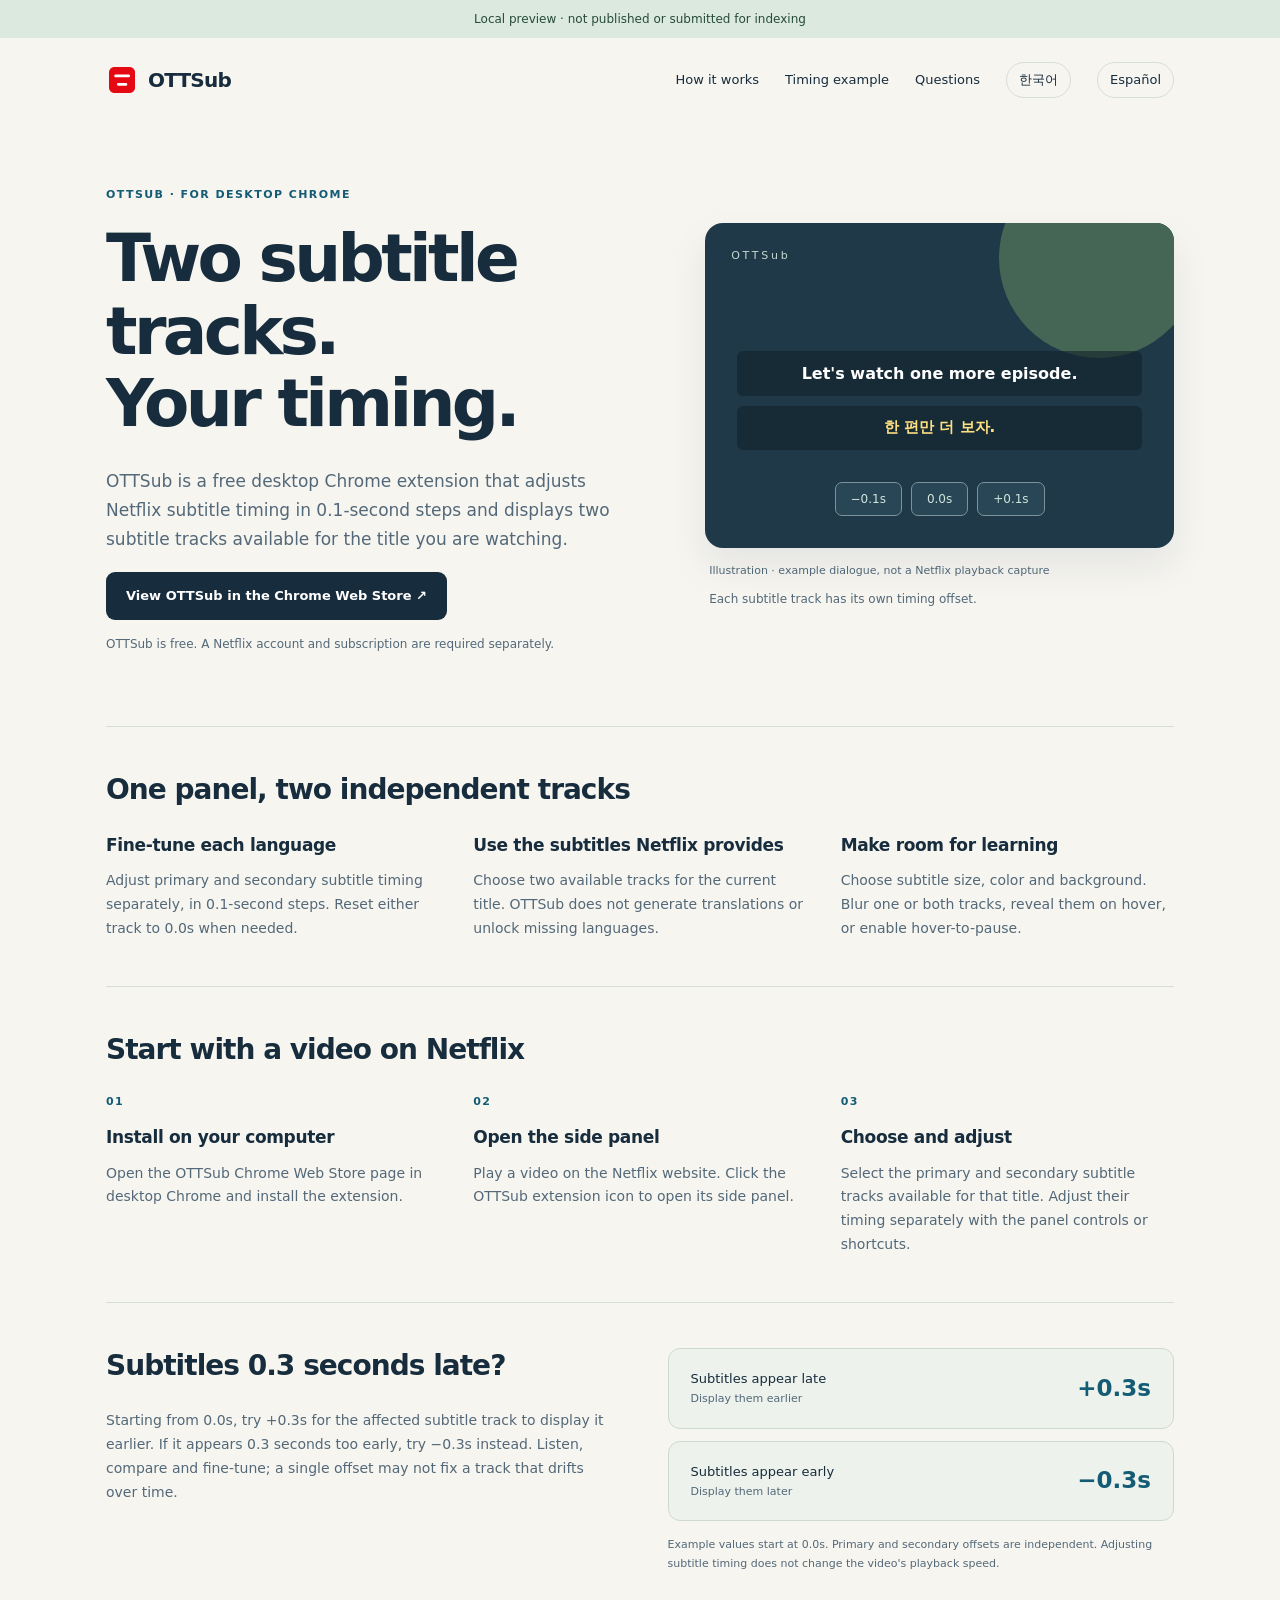
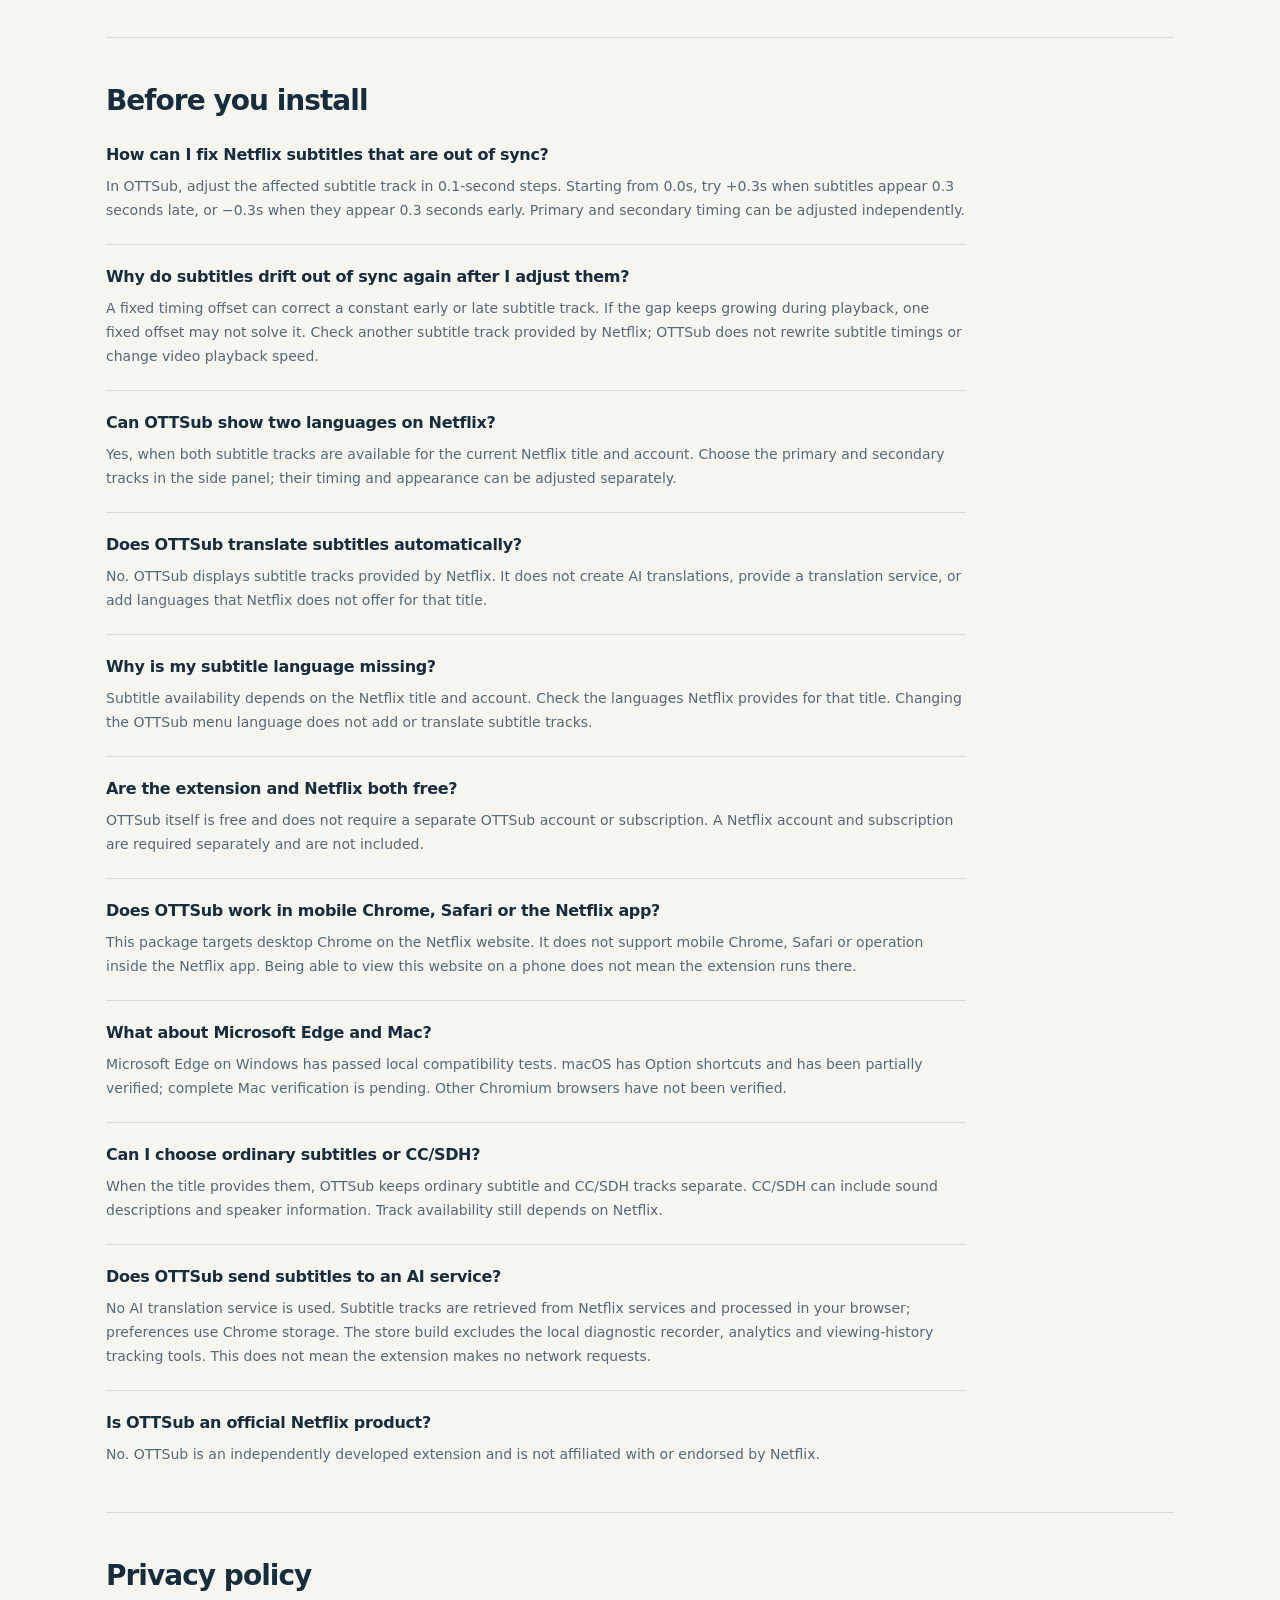
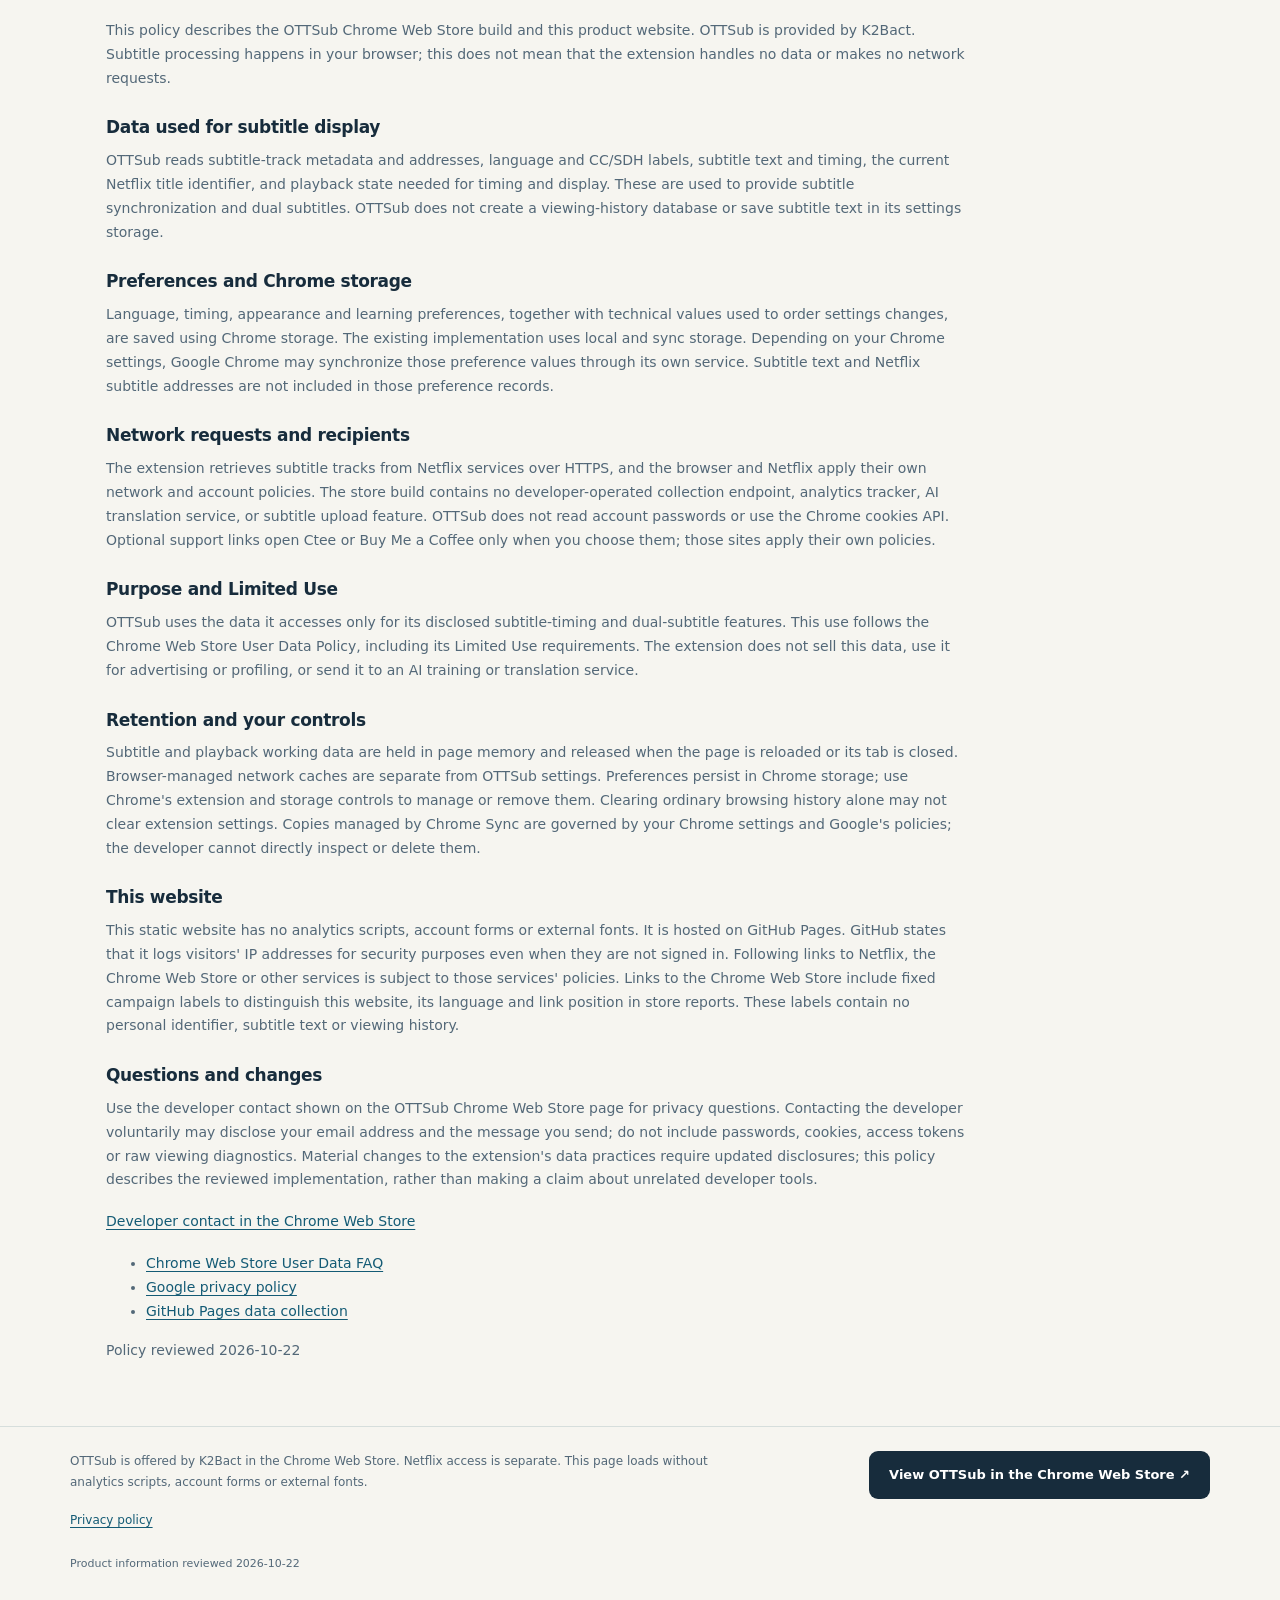
==== store_assets/geo/site/index.html @ b6721828 "Reinitialize OTTSub source with private material excluded Preserve current 1.3.9 development runtime" ====
<!doctype html>
<html lang="en">
<head>
<meta charset="utf-8"><meta name="viewport" content="width=device-width,initial-scale=1">
<title>OTTSub — Netflix subtitle sync and dual subtitles for Chrome</title><meta name="description" content="Adjust Netflix subtitle timing in 0.1-second steps and watch two available subtitle tracks with OTTSub, a free desktop Chrome extension. Netflix subscription required.">
<meta name="robots" content="noindex,nofollow">
<meta property="og:type" content="website"><meta property="og:site_name" content="OTTSub"><meta property="og:title" content="OTTSub — Netflix subtitle sync and dual subtitles for Chrome"><meta property="og:description" content="Adjust Netflix subtitle timing in 0.1-second steps and watch two available subtitle tracks with OTTSub, a free desktop Chrome extension. Netflix subscription required.">

<link rel="icon" href="assets/icon.png"><link rel="stylesheet" href="assets/site.css">
<script type="application/ld+json">{"@context":"https://schema.org","@type":"SoftwareApplication","name":"OTTSub","alternateName":"OTTSub - Subtitle Sync & Dual Subtitles for Netflix","identifier":"hlcahpgeildbabcchpkhemjjgjapbdkd","url":"https://chromewebstore.google.com/detail/ottsub-subtitle-sync-dual/hlcahpgeildbabcchpkhemjjgjapbdkd","sameAs":["https://chromewebstore.google.com/detail/ottsub-subtitle-sync-dual/hlcahpgeildbabcchpkhemjjgjapbdkd"],"applicationCategory":"BrowserApplication","description":"OTTSub is a free desktop Chrome extension that adjusts Netflix subtitle timing in 0.1-second steps and displays two subtitle tracks available for the title you are watching.","inLanguage":"en","softwareRequirements":"OTTSub is free. A Netflix account and subscription are required separately.","isAccessibleForFree":true,"offers":{"@type":"Offer","price":"0","priceCurrency":"USD","url":"https://chromewebstore.google.com/detail/ottsub-subtitle-sync-dual/hlcahpgeildbabcchpkhemjjgjapbdkd"},"featureList":["Adjust primary and secondary subtitle timing separately, in 0.1-second steps. Reset either track to 0.0s when needed.","Choose two available tracks for the current title. OTTSub does not generate translations or unlock missing languages.","Choose subtitle size, color and background. Blur one or both tracks, reveal them on hover, or enable hover-to-pause."]}</script>
</head>
<body>
<a class="skip" href="#main">Skip to content</a>
<p class="preview">Local preview · not published or submitted for indexing</p>
<header class="wrap nav"><a class="brand" href="./"><img src="assets/icon.png" alt="" width="32" height="32">OTTSub</a><nav aria-label="Page navigation" class="nav-links"><a href="#start">How it works</a><a href="#timing">Timing example</a><a href="#questions">Questions</a><a class="language" href="ko/" lang="ko" hreflang="ko">한국어</a><a class="language" href="es/" lang="es" hreflang="es">Español</a></nav></header>
<main id="main" class="wrap">
<div class="hero"><div><p class="eyebrow">OTTSub · for desktop Chrome</p><h1>Two subtitle tracks.
Your timing.</h1><p class="intro">OTTSub is a free desktop Chrome extension that adjusts Netflix subtitle timing in 0.1-second steps and displays two subtitle tracks available for the title you are watching.</p><a class="button" href="https://chromewebstore.google.com/detail/ottsub-subtitle-sync-dual/hlcahpgeildbabcchpkhemjjgjapbdkd?utm_source=ottsub_site&amp;utm_medium=referral&amp;utm_campaign=site_help_20261022_en_hero&amp;utm_content=en_hero">View OTTSub in the Chrome Web Store ↗</a><p class="cost">OTTSub is free. A Netflix account and subscription are required separately.</p></div>
<figure class="demo"><div class="screen"><span class="wordmark" aria-hidden="true">OTTSub</span><p class="subtitle" lang="en">Let&#39;s watch one more episode.</p><p class="subtitle secondary" lang="ko">한 편만 더 보자.</p><div class="timing-chips" aria-hidden="true"><span class="chip">−0.1s</span><span class="chip">0.0s</span><span class="chip">+0.1s</span></div></div><figcaption>Illustration · example dialogue, not a Netflix playback capture</figcaption><p class="demo-note">Each subtitle track has its own timing offset.</p></figure></div>
<section aria-labelledby="features"><h2 id="features">One panel, two independent tracks</h2><div class="features"><article><h3>Fine-tune each language</h3><p>Adjust primary and secondary subtitle timing separately, in 0.1-second steps. Reset either track to 0.0s when needed.</p></article><article><h3>Use the subtitles Netflix provides</h3><p>Choose two available tracks for the current title. OTTSub does not generate translations or unlock missing languages.</p></article><article><h3>Make room for learning</h3><p>Choose subtitle size, color and background. Blur one or both tracks, reveal them on hover, or enable hover-to-pause.</p></article></div></section>
<section id="start" aria-labelledby="steps-title"><h2 id="steps-title">Start with a video on Netflix</h2><ol class="steps"><li><h3>Install on your computer</h3><p>Open the OTTSub Chrome Web Store page in desktop Chrome and install the extension.</p></li><li><h3>Open the side panel</h3><p>Play a video on the Netflix website. Click the OTTSub extension icon to open its side panel.</p></li><li><h3>Choose and adjust</h3><p>Select the primary and secondary subtitle tracks available for that title. Adjust their timing separately with the panel controls or shortcuts.</p></li></ol></section>
<section id="timing" class="example" aria-labelledby="timing-title"><div><h2 id="timing-title">Subtitles 0.3 seconds late?</h2><p>Starting from 0.0s, try +0.3s for the affected subtitle track to display it earlier. If it appears 0.3 seconds too early, try −0.3s instead. Listen, compare and fine-tune; a single offset may not fix a track that drifts over time.</p></div><div><div class="offsets"><div class="offset-row"><span>Subtitles appear late</span><strong>+0.3s</strong><small>Display them earlier</small></div><div class="offset-row"><span>Subtitles appear early</span><strong>−0.3s</strong><small>Display them later</small></div></div><p class="fine-print">Example values start at 0.0s. Primary and secondary offsets are independent. Adjusting subtitle timing does not change the video&#39;s playback speed.</p></div></section>
<section id="questions" aria-labelledby="faq-title"><h2 id="faq-title">Before you install</h2><div class="faq"><article><h3>How can I fix Netflix subtitles that are out of sync?</h3><p>In OTTSub, adjust the affected subtitle track in 0.1-second steps. Starting from 0.0s, try +0.3s when subtitles appear 0.3 seconds late, or −0.3s when they appear 0.3 seconds early. Primary and secondary timing can be adjusted independently.</p></article><article><h3>Why do subtitles drift out of sync again after I adjust them?</h3><p>A fixed timing offset can correct a constant early or late subtitle track. If the gap keeps growing during playback, one fixed offset may not solve it. Check another subtitle track provided by Netflix; OTTSub does not rewrite subtitle timings or change video playback speed.</p></article><article><h3>Can OTTSub show two languages on Netflix?</h3><p>Yes, when both subtitle tracks are available for the current Netflix title and account. Choose the primary and secondary tracks in the side panel; their timing and appearance can be adjusted separately.</p></article><article><h3>Does OTTSub translate subtitles automatically?</h3><p>No. OTTSub displays subtitle tracks provided by Netflix. It does not create AI translations, provide a translation service, or add languages that Netflix does not offer for that title.</p></article><article><h3>Why is my subtitle language missing?</h3><p>Subtitle availability depends on the Netflix title and account. Check the languages Netflix provides for that title. Changing the OTTSub menu language does not add or translate subtitle tracks.</p></article><article><h3>Are the extension and Netflix both free?</h3><p>OTTSub itself is free and does not require a separate OTTSub account or subscription. A Netflix account and subscription are required separately and are not included.</p></article><article><h3>Does OTTSub work in mobile Chrome, Safari or the Netflix app?</h3><p>This package targets desktop Chrome on the Netflix website. It does not support mobile Chrome, Safari or operation inside the Netflix app. Being able to view this website on a phone does not mean the extension runs there.</p></article><article><h3>What about Microsoft Edge and Mac?</h3><p>Microsoft Edge on Windows has passed local compatibility tests. macOS has Option shortcuts and has been partially verified; complete Mac verification is pending. Other Chromium browsers have not been verified.</p></article><article><h3>Can I choose ordinary subtitles or CC/SDH?</h3><p>When the title provides them, OTTSub keeps ordinary subtitle and CC/SDH tracks separate. CC/SDH can include sound descriptions and speaker information. Track availability still depends on Netflix.</p></article><article><h3>Does OTTSub send subtitles to an AI service?</h3><p>No AI translation service is used. Subtitle tracks are retrieved from Netflix services and processed in your browser; preferences use Chrome storage. The store build excludes the local diagnostic recorder, analytics and viewing-history tracking tools. This does not mean the extension makes no network requests.</p></article><article><h3>Is OTTSub an official Netflix product?</h3><p>No. OTTSub is an independently developed extension and is not affiliated with or endorsed by Netflix.</p></article></div></section>
<section id="privacy" class="privacy" aria-labelledby="privacy-title"><h2 id="privacy-title">Privacy policy</h2><div class="policy-body"><p>This policy describes the OTTSub Chrome Web Store build and this product website. OTTSub is provided by K2Bact. Subtitle processing happens in your browser; this does not mean that the extension handles no data or makes no network requests.</p><article><h3>Data used for subtitle display</h3><p>OTTSub reads subtitle-track metadata and addresses, language and CC/SDH labels, subtitle text and timing, the current Netflix title identifier, and playback state needed for timing and display. These are used to provide subtitle synchronization and dual subtitles. OTTSub does not create a viewing-history database or save subtitle text in its settings storage.</p></article><article><h3>Preferences and Chrome storage</h3><p>Language, timing, appearance and learning preferences, together with technical values used to order settings changes, are saved using Chrome storage. The existing implementation uses local and sync storage. Depending on your Chrome settings, Google Chrome may synchronize those preference values through its own service. Subtitle text and Netflix subtitle addresses are not included in those preference records.</p></article><article><h3>Network requests and recipients</h3><p>The extension retrieves subtitle tracks from Netflix services over HTTPS, and the browser and Netflix apply their own network and account policies. The store build contains no developer-operated collection endpoint, analytics tracker, AI translation service, or subtitle upload feature. OTTSub does not read account passwords or use the Chrome cookies API. Optional support links open Ctee or Buy Me a Coffee only when you choose them; those sites apply their own policies.</p></article><article><h3>Purpose and Limited Use</h3><p>OTTSub uses the data it accesses only for its disclosed subtitle-timing and dual-subtitle features. This use follows the Chrome Web Store User Data Policy, including its Limited Use requirements. The extension does not sell this data, use it for advertising or profiling, or send it to an AI training or translation service.</p></article><article><h3>Retention and your controls</h3><p>Subtitle and playback working data are held in page memory and released when the page is reloaded or its tab is closed. Browser-managed network caches are separate from OTTSub settings. Preferences persist in Chrome storage; use Chrome&#39;s extension and storage controls to manage or remove them. Clearing ordinary browsing history alone may not clear extension settings. Copies managed by Chrome Sync are governed by your Chrome settings and Google&#39;s policies; the developer cannot directly inspect or delete them.</p></article><article><h3>This website</h3><p>This static website has no analytics scripts, account forms or external fonts. It is hosted on GitHub Pages. GitHub states that it logs visitors&#39; IP addresses for security purposes even when they are not signed in. Following links to Netflix, the Chrome Web Store or other services is subject to those services&#39; policies. Links to the Chrome Web Store include fixed campaign labels to distinguish this website, its language and link position in store reports. These labels contain no personal identifier, subtitle text or viewing history.</p></article><article><h3>Questions and changes</h3><p>Use the developer contact shown on the OTTSub Chrome Web Store page for privacy questions. Contacting the developer voluntarily may disclose your email address and the message you send; do not include passwords, cookies, access tokens or raw viewing diagnostics. Material changes to the extension&#39;s data practices require updated disclosures; this policy describes the reviewed implementation, rather than making a claim about unrelated developer tools.</p></article><p><a href="https://chromewebstore.google.com/detail/ottsub-subtitle-sync-dual/hlcahpgeildbabcchpkhemjjgjapbdkd?utm_source=ottsub_site&amp;utm_medium=referral&amp;utm_campaign=site_help_20261022_en_privacy&amp;utm_content=en_privacy">Developer contact in the Chrome Web Store</a></p><ul><li><a href="https://developer.chrome.com/docs/webstore/program-policies/user-data-faq">Chrome Web Store User Data FAQ</a></li><li><a href="https://policies.google.com/privacy">Google privacy policy</a></li><li><a href="https://docs.github.com/en/pages/getting-started-with-github-pages/what-is-github-pages#data-collection">GitHub Pages data collection</a></li></ul><p class="reviewed">Policy reviewed <time datetime="2026-10-22">2026-10-22</time></p></div></section>
</main><footer><div class="wrap closing"><div><p>OTTSub is offered by K2Bact in the Chrome Web Store. Netflix access is separate. This page loads without analytics scripts, account forms or external fonts.</p><p><a href="#privacy">Privacy policy</a></p><span class="reviewed">Product information reviewed <time datetime="2026-10-22">2026-10-22</time></span></div><a class="button" href="https://chromewebstore.google.com/detail/ottsub-subtitle-sync-dual/hlcahpgeildbabcchpkhemjjgjapbdkd?utm_source=ottsub_site&amp;utm_medium=referral&amp;utm_campaign=site_help_20261022_en_footer&amp;utm_content=en_footer">View OTTSub in the Chrome Web Store ↗</a></div></footer>
</body></html>
---- store_assets/geo/site/assets/site.css ----
:root{color-scheme:light;--paper:#f6f5f0;--ink:#172c3c;--muted:#536878;--line:#d6dedc;--blue:#145b75;--mint:#dce9df;--white:#fff;--radius:18px;font-family:Inter,ui-sans-serif,system-ui,-apple-system,BlinkMacSystemFont,"Segoe UI","Malgun Gothic",sans-serif}
*{box-sizing:border-box}html{scroll-behavior:smooth;scroll-padding-top:24px}body{margin:0;background:var(--paper);color:var(--ink);line-height:1.7}a{color:var(--blue);text-underline-offset:.22em}a:hover{text-decoration-thickness:2px}a:focus-visible{outline:3px solid #b06a21;outline-offset:5px;border-radius:3px}.skip{position:absolute;top:-100px;left:20px;padding:10px;background:var(--white);z-index:10}.skip:focus{top:10px}.wrap{max-width:1140px;margin:auto;padding:0 36px}.preview{margin:0;background:var(--mint);text-align:center;padding:9px 20px;font-size:12px;color:#264b3b}.nav{display:flex;align-items:center;justify-content:space-between;gap:24px;padding-top:24px;padding-bottom:24px}.brand{display:inline-flex;align-items:center;gap:10px;color:var(--ink);font-size:20px;font-weight:800;text-decoration:none;letter-spacing:-.04em}.brand img{width:32px;height:32px}.nav-links{display:flex;align-items:center;gap:26px;font-size:13px}.nav-links a{text-decoration:none;color:var(--ink)}.language{border:1px solid var(--line);padding:6px 12px;border-radius:99px;white-space:nowrap}.hero{display:grid;grid-template-columns:1.15fr 1fr;align-items:center;gap:60px;padding:64px 0 72px}.eyebrow{text-transform:uppercase;letter-spacing:.13em;font-size:11px;font-weight:800;color:var(--blue);margin:0 0 18px}h1{font-size:clamp(42px,5.2vw,66px);font-weight:650;letter-spacing:-.055em;line-height:1.1;margin:0 0 26px;white-space:pre-line}p{margin:0 0 18px}.intro{font-size:17px;color:var(--muted);max-width:560px}.button{display:inline-block;background:var(--ink);color:#fff;text-decoration:none;border-radius:9px;padding:13px 20px;font-size:13px;font-weight:650}.button:hover{background:var(--blue)}.cost{color:var(--muted);font-size:12px;margin:14px 0 0;max-width:470px}.demo{margin:0}.screen{border-radius:var(--radius);background:#203948;min-height:325px;overflow:hidden;box-shadow:0 18px 38px #172c3c14;display:flex;flex-direction:column;justify-content:flex-end;padding:32px;position:relative}.screen:before{content:"";position:absolute;width:200px;height:200px;border-radius:100%;background:#456655;top:-65px;right:-25px}.screen .wordmark{position:absolute;top:24px;left:26px;font-size:11px;letter-spacing:.25em;color:#c6d7d2}.subtitle{position:relative;text-align:center;margin:0 0 10px;padding:9px 10px;border-radius:6px;background:#12222c9e;color:#fff;font-weight:600;font-size:16px}.subtitle.secondary{color:#ffe082;font-size:15px}.timing-chips{display:flex;justify-content:center;gap:9px;position:relative;margin-top:22px}.chip{border:1px solid #7c939b;background:#284655;color:#d1e4dc;border-radius:7px;font-size:12px;padding:6px 15px;font-variant-numeric:tabular-nums}.demo figcaption{font-size:11px;color:var(--muted);margin:14px 4px 0}.demo-note{font-size:12px;margin:8px 4px;color:var(--muted)}section{border-top:1px solid var(--line);padding:45px 0}h2{font-size:28px;letter-spacing:-.035em;line-height:1.3;font-weight:650;margin:0 0 25px}h3{font-size:17px;line-height:1.4;margin:0 0 12px;letter-spacing:-.02em}.features{display:grid;grid-template-columns:repeat(3,1fr);gap:34px}.features p,.steps p{font-size:14px;color:var(--muted);margin-bottom:0}.steps{list-style:none;padding:0;margin:0;display:grid;grid-template-columns:repeat(3,1fr);gap:34px;counter-reset:step}.steps li{counter-increment:step}.steps li:before{content:"0" counter(step);color:var(--blue);font-size:11px;font-weight:800;display:block;margin-bottom:14px;letter-spacing:.12em}.example{display:grid;grid-template-columns:1fr 1fr;gap:55px;align-items:start}.example p{font-size:14px;color:var(--muted)}.offsets{display:grid;gap:12px}.offset-row{display:grid;grid-template-columns:1fr auto;gap:0 18px;padding:19px 22px;border:1px solid #ccd9d1;border-radius:12px;background:#edf2ec;font-size:13px}.offset-row strong{font-size:23px;color:var(--blue);grid-column:2;grid-row:1/3;align-self:center;font-variant-numeric:tabular-nums}.offset-row small{font-size:11px;color:var(--muted)}.example .fine-print{font-size:11px;margin-top:15px}.faq{max-width:860px}.faq article{padding:21px 0;border-bottom:1px solid var(--line)}.faq article:first-child{padding-top:0}.faq article:last-child{border-bottom:0;padding-bottom:0}.faq h3{font-size:16px;margin-bottom:9px}.faq p{font-size:14px;color:var(--muted);margin-bottom:0}.closing{padding:24px 0 48px;display:flex;justify-content:space-between;gap:30px;align-items:start}.closing p{font-size:12px;color:var(--muted);max-width:670px}.reviewed{font-size:11px;color:var(--muted)}footer{border-top:1px solid var(--line)}
@media(max-width:800px){.wrap{padding:0 24px}.nav-links{gap:16px}.nav-links a:not(.language){display:none}.hero{grid-template-columns:1fr;gap:35px;padding:38px 0 42px;max-width:650px}.intro{max-width:100%}.screen{min-height:280px}.features,.steps{grid-template-columns:1fr;gap:28px}.example{grid-template-columns:1fr;gap:18px}.closing{display:block}.closing .button{margin-top:8px}h2{font-size:25px}}
@media(prefers-reduced-motion:reduce){html{scroll-behavior:auto}}
.policy-body{max-width:860px;overflow-wrap:anywhere}.policy-body p,.policy-body li{font-size:14px;color:var(--muted)}.policy-body article{margin-top:26px}.policy-body h3{margin-bottom:9px}.policy-body a{color:var(--blue)}

/* Multiple language links wrap as a group on narrow screens. */
.nav,.nav-links{flex-wrap:wrap}.nav-links{row-gap:10px}
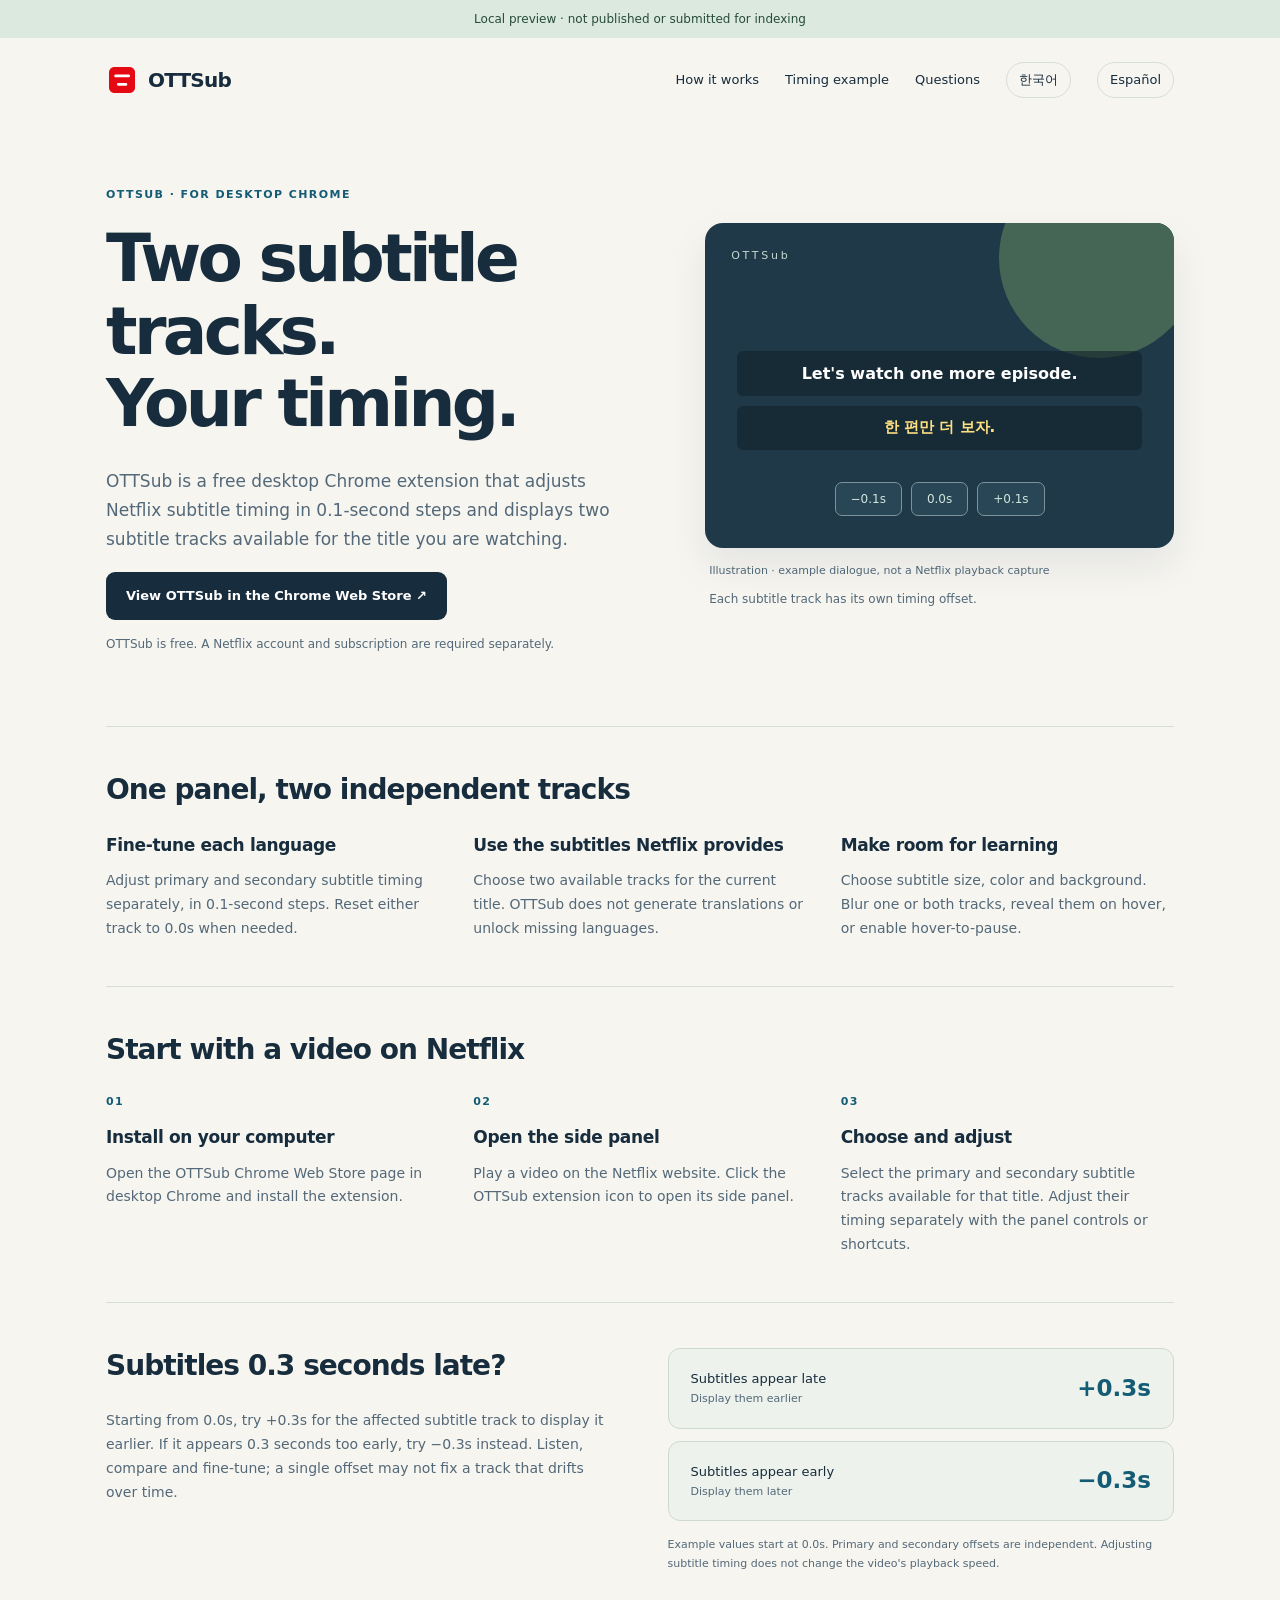
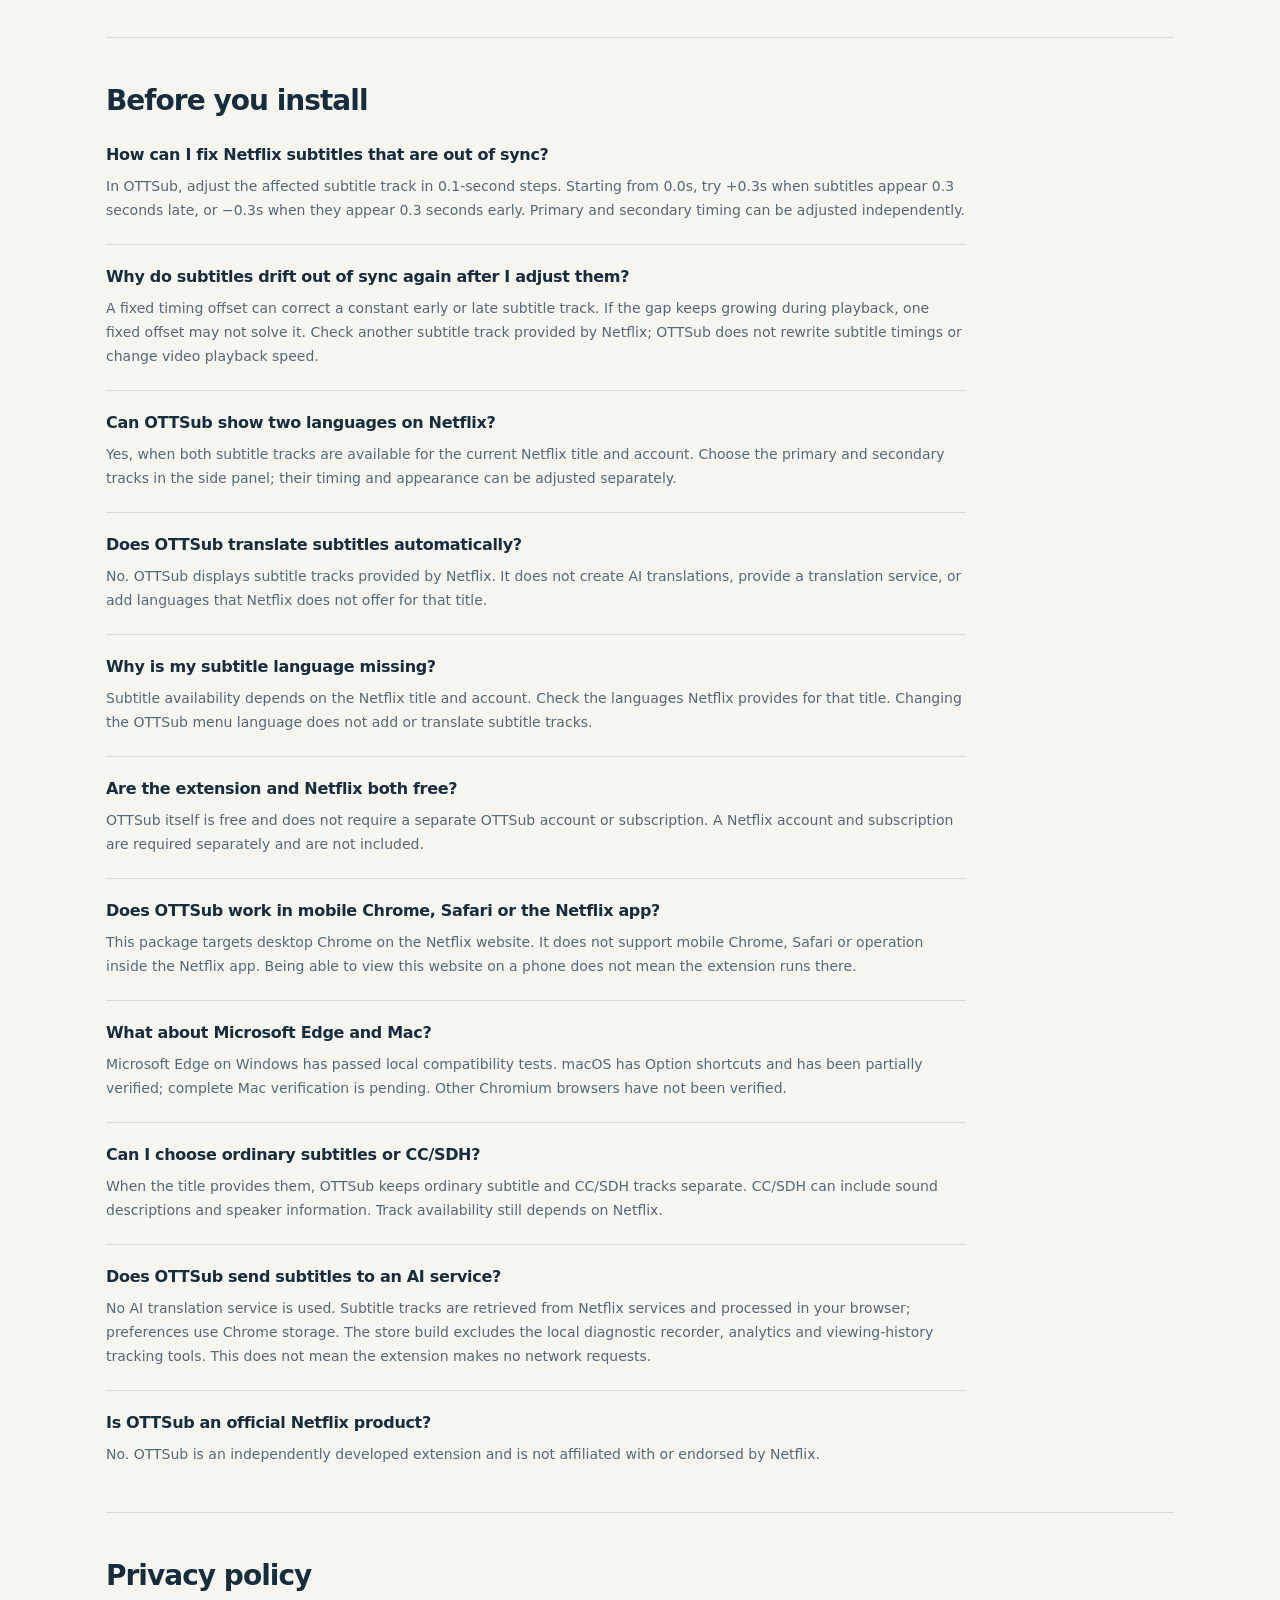
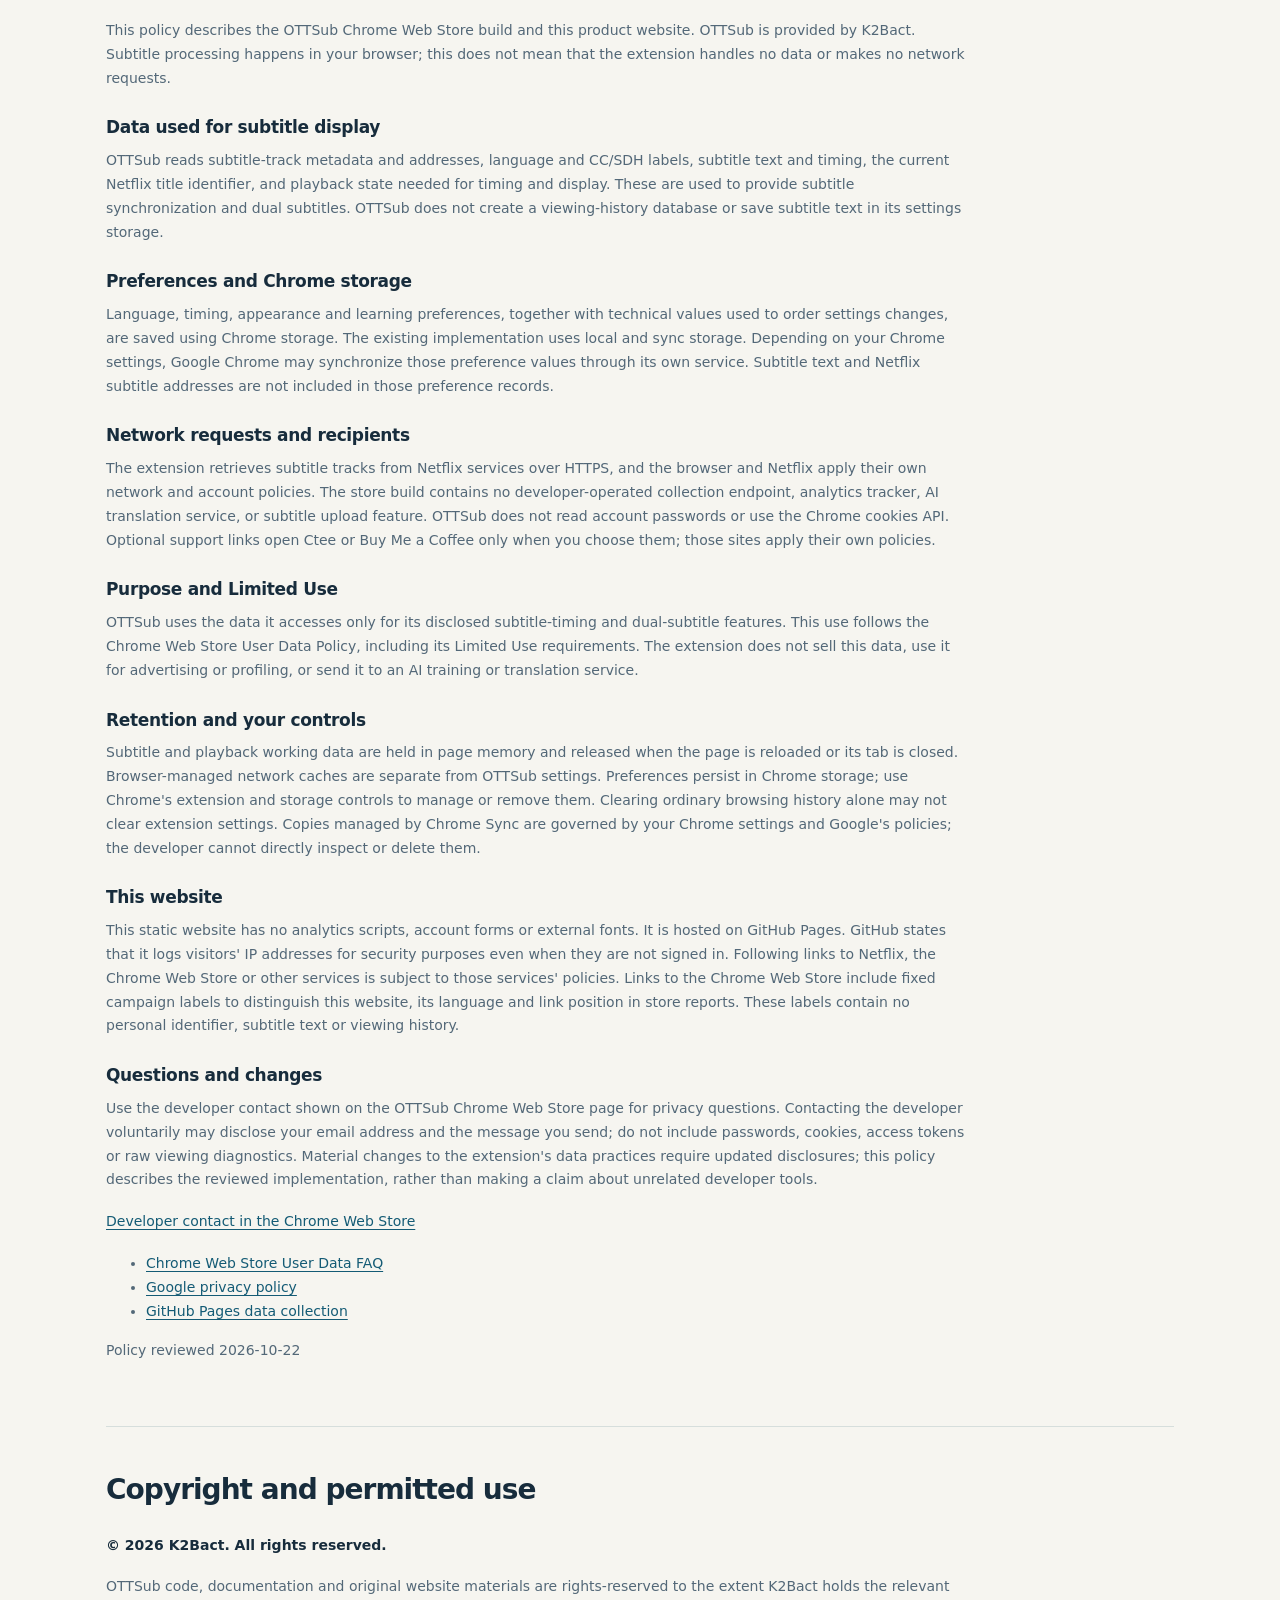
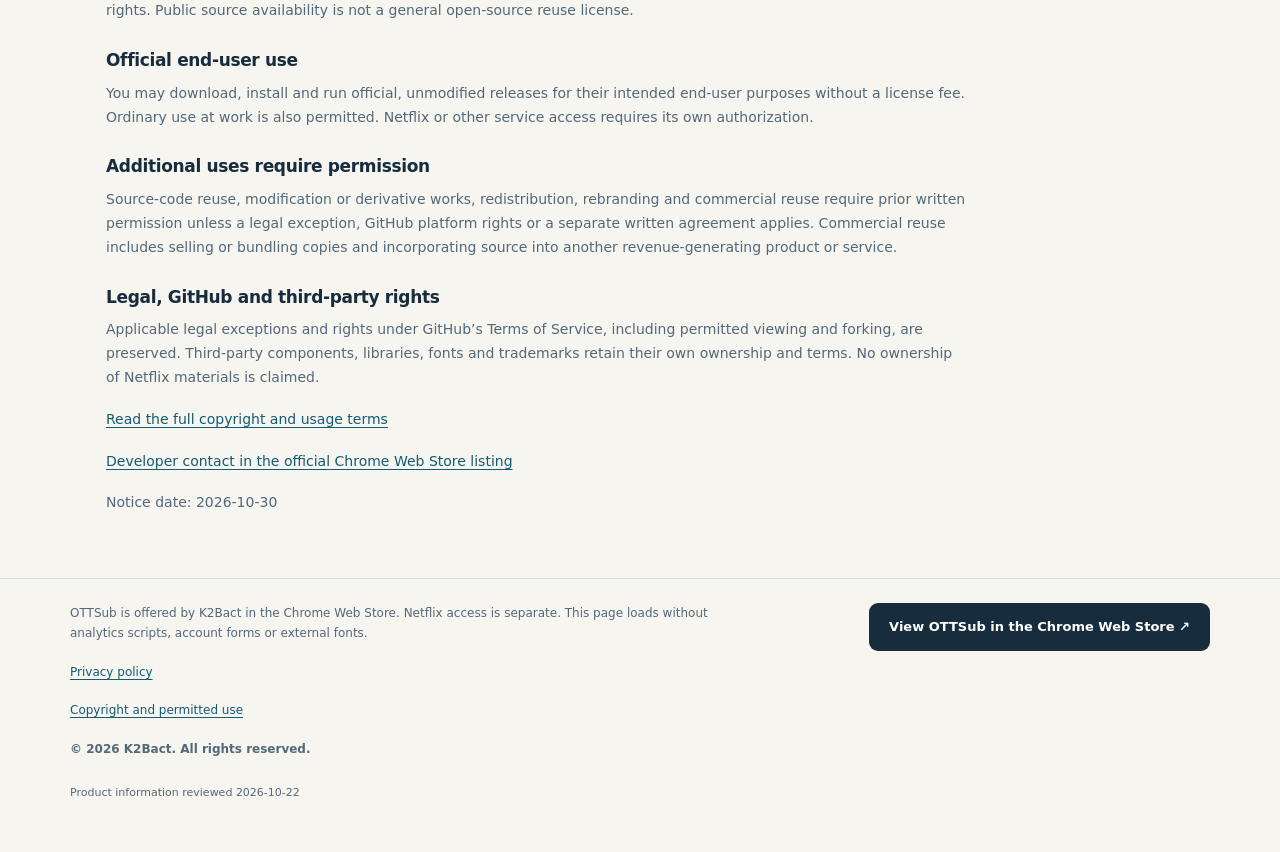
==== commit fca99988: "Reserve OTTSub rights and publish clear end-user usage terms" ====
--- a/store_assets/geo/site/index.html
+++ b/store_assets/geo/site/index.html
@@ -7,7 +7,7 @@
 <meta property="og:type" content="website"><meta property="og:site_name" content="OTTSub"><meta property="og:title" content="OTTSub — Netflix subtitle sync and dual subtitles for Chrome"><meta property="og:description" content="Adjust Netflix subtitle timing in 0.1-second steps and watch two available subtitle tracks with OTTSub, a free desktop Chrome extension. Netflix subscription required.">
 
 <link rel="icon" href="assets/icon.png"><link rel="stylesheet" href="assets/site.css">
-<script type="application/ld+json">{"@context":"https://schema.org","@type":"SoftwareApplication","name":"OTTSub","alternateName":"OTTSub - Subtitle Sync & Dual Subtitles for Netflix","identifier":"hlcahpgeildbabcchpkhemjjgjapbdkd","url":"https://chromewebstore.google.com/detail/ottsub-subtitle-sync-dual/hlcahpgeildbabcchpkhemjjgjapbdkd","sameAs":["https://chromewebstore.google.com/detail/ottsub-subtitle-sync-dual/hlcahpgeildbabcchpkhemjjgjapbdkd"],"applicationCategory":"BrowserApplication","description":"OTTSub is a free desktop Chrome extension that adjusts Netflix subtitle timing in 0.1-second steps and displays two subtitle tracks available for the title you are watching.","inLanguage":"en","softwareRequirements":"OTTSub is free. A Netflix account and subscription are required separately.","isAccessibleForFree":true,"offers":{"@type":"Offer","price":"0","priceCurrency":"USD","url":"https://chromewebstore.google.com/detail/ottsub-subtitle-sync-dual/hlcahpgeildbabcchpkhemjjgjapbdkd"},"featureList":["Adjust primary and secondary subtitle timing separately, in 0.1-second steps. Reset either track to 0.0s when needed.","Choose two available tracks for the current title. OTTSub does not generate translations or unlock missing languages.","Choose subtitle size, color and background. Blur one or both tracks, reveal them on hover, or enable hover-to-pause."]}</script>
+<script type="application/ld+json">{"@context":"https://schema.org","@type":"SoftwareApplication","name":"OTTSub","alternateName":"OTTSub - Subtitle Sync & Dual Subtitles for Netflix","identifier":"hlcahpgeildbabcchpkhemjjgjapbdkd","url":"https://chromewebstore.google.com/detail/ottsub-subtitle-sync-dual/hlcahpgeildbabcchpkhemjjgjapbdkd","sameAs":["https://chromewebstore.google.com/detail/ottsub-subtitle-sync-dual/hlcahpgeildbabcchpkhemjjgjapbdkd"],"applicationCategory":"BrowserApplication","description":"OTTSub is a free desktop Chrome extension that adjusts Netflix subtitle timing in 0.1-second steps and displays two subtitle tracks available for the title you are watching.","inLanguage":"en","softwareRequirements":"OTTSub is free. A Netflix account and subscription are required separately.","isAccessibleForFree":true,"offers":{"@type":"Offer","price":"0","priceCurrency":"USD","url":"https://chromewebstore.google.com/detail/ottsub-subtitle-sync-dual/hlcahpgeildbabcchpkhemjjgjapbdkd"},"featureList":["Adjust primary and secondary subtitle timing separately, in 0.1-second steps. Reset either track to 0.0s when needed.","Choose two available tracks for the current title. OTTSub does not generate translations or unlock missing languages.","Choose subtitle size, color and background. Blur one or both tracks, reveal them on hover, or enable hover-to-pause."],"copyrightNotice":"Copyright (c) 2026 K2Bact. All rights reserved.","copyrightYear":2026}</script>
 </head>
 <body>
 <a class="skip" href="#main">Skip to content</a>
@@ -22,5 +22,6 @@
 <section id="timing" class="example" aria-labelledby="timing-title"><div><h2 id="timing-title">Subtitles 0.3 seconds late?</h2><p>Starting from 0.0s, try +0.3s for the affected subtitle track to display it earlier. If it appears 0.3 seconds too early, try −0.3s instead. Listen, compare and fine-tune; a single offset may not fix a track that drifts over time.</p></div><div><div class="offsets"><div class="offset-row"><span>Subtitles appear late</span><strong>+0.3s</strong><small>Display them earlier</small></div><div class="offset-row"><span>Subtitles appear early</span><strong>−0.3s</strong><small>Display them later</small></div></div><p class="fine-print">Example values start at 0.0s. Primary and secondary offsets are independent. Adjusting subtitle timing does not change the video&#39;s playback speed.</p></div></section>
 <section id="questions" aria-labelledby="faq-title"><h2 id="faq-title">Before you install</h2><div class="faq"><article><h3>How can I fix Netflix subtitles that are out of sync?</h3><p>In OTTSub, adjust the affected subtitle track in 0.1-second steps. Starting from 0.0s, try +0.3s when subtitles appear 0.3 seconds late, or −0.3s when they appear 0.3 seconds early. Primary and secondary timing can be adjusted independently.</p></article><article><h3>Why do subtitles drift out of sync again after I adjust them?</h3><p>A fixed timing offset can correct a constant early or late subtitle track. If the gap keeps growing during playback, one fixed offset may not solve it. Check another subtitle track provided by Netflix; OTTSub does not rewrite subtitle timings or change video playback speed.</p></article><article><h3>Can OTTSub show two languages on Netflix?</h3><p>Yes, when both subtitle tracks are available for the current Netflix title and account. Choose the primary and secondary tracks in the side panel; their timing and appearance can be adjusted separately.</p></article><article><h3>Does OTTSub translate subtitles automatically?</h3><p>No. OTTSub displays subtitle tracks provided by Netflix. It does not create AI translations, provide a translation service, or add languages that Netflix does not offer for that title.</p></article><article><h3>Why is my subtitle language missing?</h3><p>Subtitle availability depends on the Netflix title and account. Check the languages Netflix provides for that title. Changing the OTTSub menu language does not add or translate subtitle tracks.</p></article><article><h3>Are the extension and Netflix both free?</h3><p>OTTSub itself is free and does not require a separate OTTSub account or subscription. A Netflix account and subscription are required separately and are not included.</p></article><article><h3>Does OTTSub work in mobile Chrome, Safari or the Netflix app?</h3><p>This package targets desktop Chrome on the Netflix website. It does not support mobile Chrome, Safari or operation inside the Netflix app. Being able to view this website on a phone does not mean the extension runs there.</p></article><article><h3>What about Microsoft Edge and Mac?</h3><p>Microsoft Edge on Windows has passed local compatibility tests. macOS has Option shortcuts and has been partially verified; complete Mac verification is pending. Other Chromium browsers have not been verified.</p></article><article><h3>Can I choose ordinary subtitles or CC/SDH?</h3><p>When the title provides them, OTTSub keeps ordinary subtitle and CC/SDH tracks separate. CC/SDH can include sound descriptions and speaker information. Track availability still depends on Netflix.</p></article><article><h3>Does OTTSub send subtitles to an AI service?</h3><p>No AI translation service is used. Subtitle tracks are retrieved from Netflix services and processed in your browser; preferences use Chrome storage. The store build excludes the local diagnostic recorder, analytics and viewing-history tracking tools. This does not mean the extension makes no network requests.</p></article><article><h3>Is OTTSub an official Netflix product?</h3><p>No. OTTSub is an independently developed extension and is not affiliated with or endorsed by Netflix.</p></article></div></section>
 <section id="privacy" class="privacy" aria-labelledby="privacy-title"><h2 id="privacy-title">Privacy policy</h2><div class="policy-body"><p>This policy describes the OTTSub Chrome Web Store build and this product website. OTTSub is provided by K2Bact. Subtitle processing happens in your browser; this does not mean that the extension handles no data or makes no network requests.</p><article><h3>Data used for subtitle display</h3><p>OTTSub reads subtitle-track metadata and addresses, language and CC/SDH labels, subtitle text and timing, the current Netflix title identifier, and playback state needed for timing and display. These are used to provide subtitle synchronization and dual subtitles. OTTSub does not create a viewing-history database or save subtitle text in its settings storage.</p></article><article><h3>Preferences and Chrome storage</h3><p>Language, timing, appearance and learning preferences, together with technical values used to order settings changes, are saved using Chrome storage. The existing implementation uses local and sync storage. Depending on your Chrome settings, Google Chrome may synchronize those preference values through its own service. Subtitle text and Netflix subtitle addresses are not included in those preference records.</p></article><article><h3>Network requests and recipients</h3><p>The extension retrieves subtitle tracks from Netflix services over HTTPS, and the browser and Netflix apply their own network and account policies. The store build contains no developer-operated collection endpoint, analytics tracker, AI translation service, or subtitle upload feature. OTTSub does not read account passwords or use the Chrome cookies API. Optional support links open Ctee or Buy Me a Coffee only when you choose them; those sites apply their own policies.</p></article><article><h3>Purpose and Limited Use</h3><p>OTTSub uses the data it accesses only for its disclosed subtitle-timing and dual-subtitle features. This use follows the Chrome Web Store User Data Policy, including its Limited Use requirements. The extension does not sell this data, use it for advertising or profiling, or send it to an AI training or translation service.</p></article><article><h3>Retention and your controls</h3><p>Subtitle and playback working data are held in page memory and released when the page is reloaded or its tab is closed. Browser-managed network caches are separate from OTTSub settings. Preferences persist in Chrome storage; use Chrome&#39;s extension and storage controls to manage or remove them. Clearing ordinary browsing history alone may not clear extension settings. Copies managed by Chrome Sync are governed by your Chrome settings and Google&#39;s policies; the developer cannot directly inspect or delete them.</p></article><article><h3>This website</h3><p>This static website has no analytics scripts, account forms or external fonts. It is hosted on GitHub Pages. GitHub states that it logs visitors&#39; IP addresses for security purposes even when they are not signed in. Following links to Netflix, the Chrome Web Store or other services is subject to those services&#39; policies. Links to the Chrome Web Store include fixed campaign labels to distinguish this website, its language and link position in store reports. These labels contain no personal identifier, subtitle text or viewing history.</p></article><article><h3>Questions and changes</h3><p>Use the developer contact shown on the OTTSub Chrome Web Store page for privacy questions. Contacting the developer voluntarily may disclose your email address and the message you send; do not include passwords, cookies, access tokens or raw viewing diagnostics. Material changes to the extension&#39;s data practices require updated disclosures; this policy describes the reviewed implementation, rather than making a claim about unrelated developer tools.</p></article><p><a href="https://chromewebstore.google.com/detail/ottsub-subtitle-sync-dual/hlcahpgeildbabcchpkhemjjgjapbdkd?utm_source=ottsub_site&amp;utm_medium=referral&amp;utm_campaign=site_help_20261022_en_privacy&amp;utm_content=en_privacy">Developer contact in the Chrome Web Store</a></p><ul><li><a href="https://developer.chrome.com/docs/webstore/program-policies/user-data-faq">Chrome Web Store User Data FAQ</a></li><li><a href="https://policies.google.com/privacy">Google privacy policy</a></li><li><a href="https://docs.github.com/en/pages/getting-started-with-github-pages/what-is-github-pages#data-collection">GitHub Pages data collection</a></li></ul><p class="reviewed">Policy reviewed <time datetime="2026-10-22">2026-10-22</time></p></div></section>
-</main><footer><div class="wrap closing"><div><p>OTTSub is offered by K2Bact in the Chrome Web Store. Netflix access is separate. This page loads without analytics scripts, account forms or external fonts.</p><p><a href="#privacy">Privacy policy</a></p><span class="reviewed">Product information reviewed <time datetime="2026-10-22">2026-10-22</time></span></div><a class="button" href="https://chromewebstore.google.com/detail/ottsub-subtitle-sync-dual/hlcahpgeildbabcchpkhemjjgjapbdkd?utm_source=ottsub_site&amp;utm_medium=referral&amp;utm_campaign=site_help_20261022_en_footer&amp;utm_content=en_footer">View OTTSub in the Chrome Web Store ↗</a></div></footer>
+<section id="terms" class="rights" aria-labelledby="rights-title"><h2 id="rights-title">Copyright and permitted use</h2><div class="policy-body"><p class="copyright">© 2026 K2Bact. All rights reserved.</p><p>OTTSub code, documentation and original website materials are rights-reserved to the extent K2Bact holds the relevant rights. Public source availability is not a general open-source reuse license.</p><article><h3>Official end-user use</h3><p>You may download, install and run official, unmodified releases for their intended end-user purposes without a license fee. Ordinary use at work is also permitted. Netflix or other service access requires its own authorization.</p></article><article><h3>Additional uses require permission</h3><p>Source-code reuse, modification or derivative works, redistribution, rebranding and commercial reuse require prior written permission unless a legal exception, GitHub platform rights or a separate written agreement applies. Commercial reuse includes selling or bundling copies and incorporating source into another revenue-generating product or service.</p></article><article><h3>Legal, GitHub and third-party rights</h3><p>Applicable legal exceptions and rights under GitHub’s Terms of Service, including permitted viewing and forking, are preserved. Third-party components, libraries, fonts and trademarks retain their own ownership and terms. No ownership of Netflix materials is claimed.</p></article><p><a href="LICENSE.txt">Read the full copyright and usage terms</a></p><p><a href="https://chromewebstore.google.com/detail/ottsub-subtitle-sync-dual/hlcahpgeildbabcchpkhemjjgjapbdkd">Developer contact in the official Chrome Web Store listing</a></p><p class="reviewed">Notice date: <time datetime="2026-10-30">2026-10-30</time></p></div></section>
+</main><footer><div class="wrap closing"><div><p>OTTSub is offered by K2Bact in the Chrome Web Store. Netflix access is separate. This page loads without analytics scripts, account forms or external fonts.</p><p><a href="#privacy">Privacy policy</a></p><p><a href="#terms">Copyright and permitted use</a></p><p class="copyright">© 2026 K2Bact. All rights reserved.</p><span class="reviewed">Product information reviewed <time datetime="2026-10-22">2026-10-22</time></span></div><a class="button" href="https://chromewebstore.google.com/detail/ottsub-subtitle-sync-dual/hlcahpgeildbabcchpkhemjjgjapbdkd?utm_source=ottsub_site&amp;utm_medium=referral&amp;utm_campaign=site_help_20261022_en_footer&amp;utm_content=en_footer">View OTTSub in the Chrome Web Store ↗</a></div></footer>
 </body></html>
--- a/store_assets/geo/site/assets/site.css
+++ b/store_assets/geo/site/assets/site.css
@@ -6,3 +6,5 @@
 
 /* Multiple language links wrap as a group on narrow screens. */
 .nav,.nav-links{flex-wrap:wrap}.nav-links{row-gap:10px}
+
+.copyright{font-size:12px;font-weight:600;overflow-wrap:anywhere}.rights .policy-body>p:first-child{color:var(--ink)}
